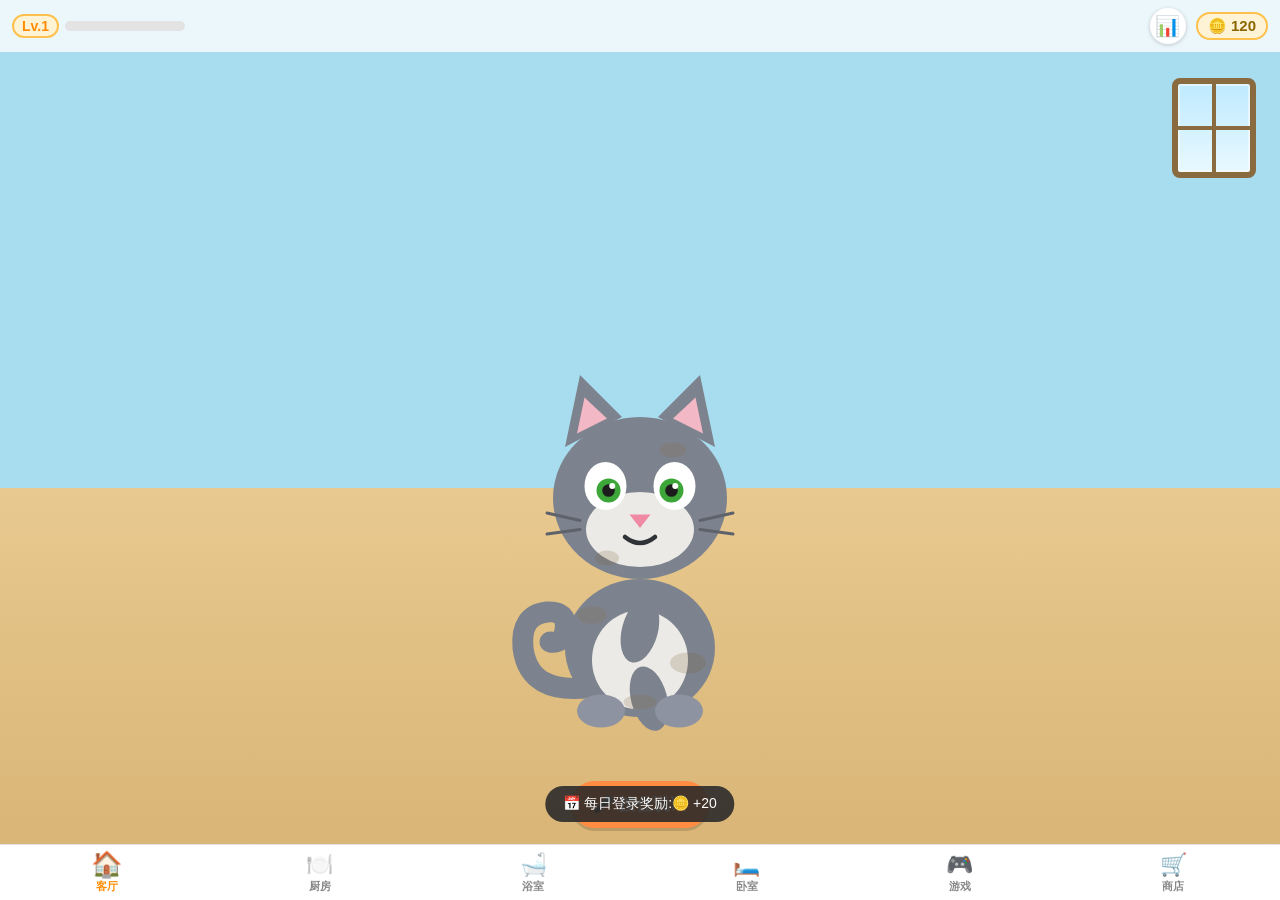
==== index.html @ 5bf3abdd "实现汤姆猫养成游戏 webapp - SVG 手绘猫角色 + CSS 动画(呼吸/眨眼/摇尾/表情/睡觉/吃饭) - 养成玩法:饥饿/能量/清洁/心情/如厕 5 状态,随时间衰减,支持离线结算 - 场" ====
<!DOCTYPE html>
<html lang="zh-CN">
<head>
  <meta charset="UTF-8">
  <meta name="viewport" content="width=device-width, initial-scale=1, viewport-fit=cover, user-scalable=no">
  <meta name="apple-mobile-web-app-capable" content="yes">
  <meta name="apple-mobile-web-app-status-bar-style" content="black-translucent">
  <meta name="theme-color" content="#7ec8e3">
  <title>会说话的汤姆猫</title>
  <link rel="stylesheet" href="css/style.css">
  <link rel="stylesheet" href="css/cat.css">
</head>
<body>
<div id="app">

  <!-- 顶部 HUD -->
  <header id="hud">
    <div id="level-box">
      <span id="level-label">Lv.1</span>
      <div id="xp-bar"><div id="xp-fill"></div></div>
    </div>
    <button id="stats-toggle" type="button">📊</button>
    <div id="coin-box">🪙 <span id="coin-label">0</span></div>
  </header>

  <!-- 状态面板 -->
  <div id="stats-panel" class="hidden">
    <div class="stat-row" data-stat="hunger"><span class="stat-icon">🍗</span><span class="stat-name">饥饿</span><div class="stat-bar"><div class="stat-fill"></div></div></div>
    <div class="stat-row" data-stat="energy"><span class="stat-icon">⚡️</span><span class="stat-name">能量</span><div class="stat-bar"><div class="stat-fill"></div></div></div>
    <div class="stat-row" data-stat="hygiene"><span class="stat-icon">🧼</span><span class="stat-name">清洁</span><div class="stat-bar"><div class="stat-fill"></div></div></div>
    <div class="stat-row" data-stat="mood"><span class="stat-icon">😊</span><span class="stat-name">心情</span><div class="stat-bar"><div class="stat-fill"></div></div></div>
    <div class="stat-row" data-stat="bladder"><span class="stat-icon">🚽</span><span class="stat-name">如厕</span><div class="stat-bar"><div class="stat-fill"></div></div></div>
  </div>

  <!-- 场景 -->
  <main id="scenes">

    <section id="scene-living" class="scene scene-living active">
      <div class="scene-deco window"></div>
      <div class="cat-area"><div class="cat-slot"></div><div class="fx-layer"></div></div>
      <div class="scene-actions">
        <button id="btn-talk" type="button">🎤 按住说话</button>
      </div>
    </section>

    <section id="scene-kitchen" class="scene scene-kitchen">
      <div class="cat-area"><div class="cat-slot"></div><div class="fx-layer"></div></div>
      <div class="scene-actions">
        <div id="food-tray"></div>
      </div>
    </section>

    <section id="scene-bathroom" class="scene scene-bathroom">
      <div class="cat-area">
        <div class="cat-slot"></div>
        <div class="tub"></div>
        <div class="fx-layer"></div>
      </div>
      <div class="scene-actions">
        <button id="btn-bath" type="button">🧼 洗澡</button>
        <button id="btn-toilet" type="button">🚽 上厕所</button>
      </div>
    </section>

    <section id="scene-bedroom" class="scene scene-bedroom">
      <div class="scene-deco moon">🌙</div>
      <div class="cat-area"><div class="cat-slot"></div><div class="fx-layer"></div></div>
      <div class="scene-actions">
        <button id="btn-lamp" type="button">💡 关灯睡觉</button>
      </div>
      <div id="dark-overlay"></div>
    </section>

    <section id="scene-shop" class="scene scene-shop">
      <h2 class="scene-title">🛒 商店</h2>
      <div id="shop-grid"></div>
    </section>

    <section id="scene-game" class="scene scene-game">
      <div id="game-wrap">
        <canvas id="game-canvas"></canvas>
        <div id="game-hud"><span id="game-score">得分: 0</span><span id="game-lives">❤️❤️❤️</span></div>
        <div id="game-overlay">
          <div id="game-overlay-box">
            <h2 id="game-overlay-title">🍎 接食物</h2>
            <p id="game-overlay-text">左右拖动篮子,接住掉落的食物!<br>小心炸弹💣,漏接 3 次游戏结束。</p>
            <button id="btn-game-start" type="button">开始游戏</button>
          </div>
        </div>
      </div>
    </section>

  </main>

  <!-- 底部导航 -->
  <nav id="nav">
    <button type="button" data-scene="living"><span class="nav-icon">🏠</span><span class="nav-text">客厅</span><span class="badge"></span></button>
    <button type="button" data-scene="kitchen"><span class="nav-icon">🍽️</span><span class="nav-text">厨房</span><span class="badge"></span></button>
    <button type="button" data-scene="bathroom"><span class="nav-icon">🛁</span><span class="nav-text">浴室</span><span class="badge"></span></button>
    <button type="button" data-scene="bedroom"><span class="nav-icon">🛏️</span><span class="nav-text">卧室</span><span class="badge"></span></button>
    <button type="button" data-scene="game"><span class="nav-icon">🎮</span><span class="nav-text">游戏</span><span class="badge"></span></button>
    <button type="button" data-scene="shop"><span class="nav-icon">🛒</span><span class="nav-text">商店</span><span class="badge"></span></button>
  </nav>

  <div id="toast"></div>
</div>

<script type="module" src="js/main.js"></script>
</body>
</html>
---- css/style.css ----
* { margin: 0; padding: 0; box-sizing: border-box; }

html, body {
  height: 100%;
  overflow: hidden;
  overscroll-behavior: none;
  -webkit-user-select: none;
  user-select: none;
  -webkit-tap-highlight-color: transparent;
  touch-action: manipulation;
  font-family: -apple-system, "PingFang SC", "Hiragino Sans GB", "Microsoft YaHei", sans-serif;
}

#app {
  position: fixed;
  inset: 0;
  height: 100vh;
  height: 100dvh;
  display: flex;
  flex-direction: column;
  background: #7ec8e3;
}

button {
  font-family: inherit;
  border: none;
  cursor: pointer;
  -webkit-tap-highlight-color: transparent;
}

/* ---------- HUD ---------- */
#hud {
  display: flex;
  align-items: center;
  gap: 10px;
  padding: 8px 12px;
  padding-top: calc(8px + env(safe-area-inset-top));
  background: rgba(255, 255, 255, 0.85);
  backdrop-filter: blur(6px);
  z-index: 30;
}

#level-box {
  display: flex;
  align-items: center;
  gap: 6px;
  flex: 1;
}

#level-label {
  font-weight: 800;
  font-size: 14px;
  color: #ff8c00;
  background: #fff3d6;
  border: 2px solid #ffc14d;
  border-radius: 12px;
  padding: 2px 8px;
  white-space: nowrap;
}

#xp-bar {
  flex: 1;
  max-width: 120px;
  height: 10px;
  background: #e3e3e3;
  border-radius: 6px;
  overflow: hidden;
}

#xp-fill {
  height: 100%;
  width: 0;
  background: linear-gradient(90deg, #6fd66f, #3cb83c);
  border-radius: 6px;
  transition: width 0.3s;
}

#stats-toggle {
  font-size: 20px;
  background: #fff;
  border-radius: 50%;
  width: 36px;
  height: 36px;
  box-shadow: 0 1px 4px rgba(0,0,0,0.2);
}

#coin-box {
  font-weight: 800;
  font-size: 15px;
  color: #8a6500;
  background: #fff3d6;
  border: 2px solid #ffc14d;
  border-radius: 14px;
  padding: 3px 10px;
}

/* ---------- 状态面板 ---------- */
#stats-panel {
  position: absolute;
  top: calc(52px + env(safe-area-inset-top));
  left: 10px;
  right: 10px;
  background: rgba(255, 255, 255, 0.95);
  border-radius: 14px;
  padding: 10px 14px;
  box-shadow: 0 4px 16px rgba(0,0,0,0.25);
  z-index: 29;
  transition: transform 0.25s, opacity 0.25s;
}

#stats-panel.hidden {
  transform: translateY(-12px);
  opacity: 0;
  pointer-events: none;
}

.stat-row {
  display: flex;
  align-items: center;
  gap: 8px;
  padding: 4px 0;
}

.stat-icon { font-size: 16px; }
.stat-name { font-size: 13px; width: 32px; color: #555; }

.stat-bar {
  flex: 1;
  height: 12px;
  background: #ececec;
  border-radius: 7px;
  overflow: hidden;
}

.stat-fill {
  height: 100%;
  width: 50%;
  border-radius: 7px;
  background: linear-gradient(90deg, #6fd66f, #3cb83c);
  transition: width 0.4s, background 0.4s;
}

.stat-fill.low { background: linear-gradient(90deg, #ffb347, #ff8c00); }
.stat-fill.critical { background: linear-gradient(90deg, #ff7b7b, #e53935); }

/* ---------- 场景 ---------- */
#scenes {
  flex: 1;
  position: relative;
  overflow: hidden;
}

.scene {
  position: absolute;
  inset: 0;
  display: none;
  flex-direction: column;
  animation: scene-in 0.3s ease;
}

.scene.active { display: flex; }

@keyframes scene-in {
  from { opacity: 0; transform: translateX(24px); }
  to { opacity: 1; transform: translateX(0); }
}

.scene-living { background: linear-gradient(#a8dcef 55%, #e8c98f 55%, #d9b577); }
.scene-kitchen { background: linear-gradient(#fdf3da 55%, #b8d8be 55%, #9cc7a4); }
.scene-bathroom { background: linear-gradient(#cdeef7 55%, #9fd9ea 55%, #8accdf); }
.scene-bedroom { background: linear-gradient(#5c6bc0 0%, #3f4f9e 60%, #34427f); }
.scene-shop { background: linear-gradient(#ffe9c7, #ffd9a0); }
.scene-game { background: linear-gradient(#bfe9ff, #8fd4f7); }

.scene-deco.window {
  position: absolute;
  top: 26px;
  right: 24px;
  width: 84px;
  height: 100px;
  background: linear-gradient(#bfeaff, #e8f9ff);
  border: 6px solid #8a6a3f;
  border-radius: 8px;
  box-shadow: inset 0 0 0 2px rgba(255,255,255,0.5);
}

.scene-deco.window::before,
.scene-deco.window::after {
  content: "";
  position: absolute;
  background: #8a6a3f;
}
.scene-deco.window::before { left: 50%; top: 0; bottom: 0; width: 4px; transform: translateX(-50%); }
.scene-deco.window::after { top: 50%; left: 0; right: 0; height: 4px; transform: translateY(-50%); }

.scene-deco.moon {
  position: absolute;
  top: 24px;
  right: 28px;
  font-size: 44px;
  filter: drop-shadow(0 0 14px rgba(255, 255, 200, 0.8));
}

.scene-title {
  text-align: center;
  padding: 12px 0 4px;
  color: #7a4f00;
  font-size: 20px;
}

/* ---------- 猫区域 ---------- */
.cat-area {
  flex: 1;
  position: relative;
  display: flex;
  align-items: flex-end;
  justify-content: center;
  min-height: 0;
}

.cat-slot {
  width: min(72vw, 300px);
  margin-bottom: 4vh;
  position: relative;
  z-index: 5;
}

.cat-slot svg {
  width: 100%;
  height: auto;
  display: block;
  touch-action: none;
}

.fx-layer {
  position: absolute;
  inset: 0;
  pointer-events: none;
  z-index: 10;
  overflow: hidden;
}

/* 浴缸 */
.tub {
  position: absolute;
  bottom: 1.5vh;
  left: 50%;
  transform: translateX(-50%);
  width: min(86vw, 360px);
  height: 12vh;
  max-height: 90px;
  background: linear-gradient(#ffffff, #dcedf3);
  border: 4px solid #b4cdd6;
  border-radius: 26px 26px 36px 36px;
  z-index: 7;
}

.tub::before {
  content: "";
  position: absolute;
  top: 8px;
  left: 12px;
  right: 12px;
  height: 14px;
  background: #aadcf0;
  border-radius: 10px;
  opacity: 0.8;
}

/* ---------- 场景操作区 ---------- */
.scene-actions {
  display: flex;
  justify-content: center;
  align-items: center;
  gap: 14px;
  padding: 10px 14px 16px;
  z-index: 8;
}

.scene-actions button {
  font-size: 17px;
  font-weight: 700;
  padding: 12px 22px;
  border-radius: 26px;
  background: #fff;
  color: #444;
  box-shadow: 0 3px 0 rgba(0,0,0,0.15);
}

.scene-actions button:active {
  transform: translateY(2px);
  box-shadow: 0 1px 0 rgba(0,0,0,0.15);
}

#btn-talk { background: #ff8c42; color: #fff; }
#btn-talk.recording { background: #e53935; animation: pulse 0.8s infinite; }
#btn-talk:disabled { background: #bbb; color: #eee; }

@keyframes pulse {
  0%, 100% { transform: scale(1); }
  50% { transform: scale(1.06); }
}

/* 厨房食物托盘 */
#food-tray {
  display: flex;
  gap: 10px;
  overflow-x: auto;
  -webkit-overflow-scrolling: touch;
  padding: 4px 2px;
  max-width: 100%;
}

.food-item {
  flex: 0 0 auto;
  display: flex;
  flex-direction: column;
  align-items: center;
  background: #fff;
  border-radius: 14px;
  padding: 8px 12px;
  box-shadow: 0 3px 0 rgba(0,0,0,0.12);
  min-width: 64px;
}

.food-item:active { transform: translateY(2px); }
.food-item .food-emoji { font-size: 28px; }
.food-item .food-count { font-size: 12px; color: #777; font-weight: 700; }

.tray-empty {
  font-size: 14px;
  color: #5f7a64;
  background: rgba(255,255,255,0.7);
  border-radius: 12px;
  padding: 10px 16px;
}

/* 卧室黑暗遮罩 */
#dark-overlay {
  position: absolute;
  inset: 0;
  background: #0a0e22;
  opacity: 0;
  pointer-events: none;
  transition: opacity 0.8s;
  z-index: 6;
}

.scene-bedroom.lights-off #dark-overlay { opacity: 0.78; }
.scene-bedroom.lights-off .scene-deco.moon { z-index: 7; }
.scene-bedroom .scene-actions { position: relative; z-index: 8; }

/* ---------- 商店 ---------- */
#shop-grid {
  flex: 1;
  overflow-y: auto;
  -webkit-overflow-scrolling: touch;
  display: grid;
  grid-template-columns: repeat(2, 1fr);
  gap: 12px;
  padding: 12px 14px calc(16px + env(safe-area-inset-bottom));
  align-content: start;
}

.shop-card {
  background: #fff;
  border-radius: 16px;
  padding: 12px;
  display: flex;
  flex-direction: column;
  align-items: center;
  gap: 6px;
  box-shadow: 0 3px 8px rgba(0,0,0,0.1);
}

.shop-card .shop-emoji { font-size: 40px; }
.shop-card .shop-name { font-weight: 800; font-size: 15px; color: #444; }
.shop-card .shop-desc { font-size: 12px; color: #888; text-align: center; min-height: 28px; }

.shop-card button {
  font-size: 14px;
  font-weight: 700;
  padding: 7px 18px;
  border-radius: 18px;
  background: #ffb300;
  color: #fff;
  box-shadow: 0 2px 0 rgba(0,0,0,0.15);
}

.shop-card button.equip-btn { background: #42a5f5; }
.shop-card button.equipped-btn { background: #9e9e9e; }
.shop-card button:disabled { background: #ddd; color: #aaa; box-shadow: none; }

.shop-card .shop-owned { font-size: 12px; color: #43a047; font-weight: 700; }

/* ---------- 小游戏 ---------- */
.scene-game { padding: 0; }

#game-wrap {
  position: relative;
  flex: 1;
  display: flex;
}

#game-canvas {
  width: 100%;
  height: 100%;
  display: block;
  touch-action: none;
}

#game-hud {
  position: absolute;
  top: 10px;
  left: 14px;
  right: 14px;
  display: flex;
  justify-content: space-between;
  font-weight: 800;
  font-size: 17px;
  color: #1b5e7a;
  pointer-events: none;
}

#game-overlay {
  position: absolute;
  inset: 0;
  display: flex;
  align-items: center;
  justify-content: center;
  background: rgba(20, 50, 70, 0.45);
  z-index: 5;
}

#game-overlay.hidden { display: none; }

#game-overlay-box {
  background: #fff;
  border-radius: 20px;
  padding: 26px 26px 22px;
  text-align: center;
  max-width: 300px;
  box-shadow: 0 8px 28px rgba(0,0,0,0.3);
}

#game-overlay-box h2 { color: #ff8c00; margin-bottom: 10px; }
#game-overlay-box p { font-size: 14px; color: #666; line-height: 1.6; margin-bottom: 16px; }

#btn-game-start {
  font-size: 18px;
  font-weight: 800;
  padding: 12px 34px;
  border-radius: 26px;
  background: #43a047;
  color: #fff;
  box-shadow: 0 3px 0 rgba(0,0,0,0.2);
}

/* ---------- 底部导航 ---------- */
#nav {
  display: flex;
  background: #fff;
  border-top: 1px solid #e3e3e3;
  padding-bottom: env(safe-area-inset-bottom);
  z-index: 30;
}

#nav button {
  flex: 1;
  display: flex;
  flex-direction: column;
  align-items: center;
  gap: 1px;
  padding: 7px 0 6px;
  background: none;
  position: relative;
  color: #888;
}

#nav button.active { color: #ff8c00; }
#nav button.active .nav-icon { transform: scale(1.15); }

.nav-icon { font-size: 22px; transition: transform 0.15s; }
.nav-text { font-size: 11px; font-weight: 700; }

#nav .badge {
  display: none;
  position: absolute;
  top: 3px;
  right: 18%;
  width: 10px;
  height: 10px;
  background: #e53935;
  border-radius: 50%;
  border: 2px solid #fff;
}

#nav button.has-badge .badge {
  display: block;
  animation: badge-bounce 0.9s infinite;
}

@keyframes badge-bounce {
  0%, 100% { transform: translateY(0); }
  50% { transform: translateY(-3px); }
}

/* ---------- Toast ---------- */
#toast {
  position: absolute;
  bottom: calc(78px + env(safe-area-inset-bottom));
  left: 50%;
  transform: translateX(-50%) translateY(10px);
  background: rgba(40, 40, 40, 0.88);
  color: #fff;
  font-size: 14px;
  padding: 9px 18px;
  border-radius: 20px;
  opacity: 0;
  pointer-events: none;
  transition: opacity 0.25s, transform 0.25s;
  z-index: 50;
  max-width: 84vw;
  text-align: center;
}

#toast.show {
  opacity: 1;
  transform: translateX(-50%) translateY(0);
}

/* ---------- 漂浮特效 ---------- */
.fx-float {
  position: absolute;
  font-size: 24px;
  animation: fx-rise 1.4s ease-out forwards;
  will-change: transform, opacity;
}

@keyframes fx-rise {
  0% { transform: translateY(0) scale(0.6); opacity: 0; }
  15% { opacity: 1; transform: translateY(-10px) scale(1); }
  100% { transform: translateY(-90px) scale(1.15); opacity: 0; }
}

/* 气泡对话框 */
.speech-bubble {
  position: absolute;
  top: 4%;
  left: 50%;
  transform: translateX(-50%);
  background: #fff;
  border-radius: 16px;
  padding: 8px 14px;
  font-size: 15px;
  font-weight: 700;
  color: #444;
  box-shadow: 0 3px 10px rgba(0,0,0,0.18);
  animation: bubble-pop 0.25s ease;
  white-space: nowrap;
  z-index: 12;
}

.speech-bubble::after {
  content: "";
  position: absolute;
  bottom: -8px;
  left: 50%;
  transform: translateX(-50%);
  border: 8px solid transparent;
  border-top-color: #fff;
  border-bottom: none;
}

@keyframes bubble-pop {
  from { transform: translateX(-50%) scale(0.6); opacity: 0; }
  to { transform: translateX(-50%) scale(1); opacity: 1; }
}
---- css/cat.css ----
/* ---------- 猫部件可见性(由 #cat 上的 data 属性驱动) ---------- */

#cat * { transform-box: fill-box; }

#cat .eyes-closed { display: none; }
#cat[data-eyes="closed"] .eyes-open { display: none; }
#cat[data-eyes="closed"] .eyes-closed { display: inline; }

#cat #cat-mouth > * { display: none; }
#cat[data-mouth="idle"] #cat-mouth .mouth-idle { display: inline; }
#cat[data-mouth="happy"] #cat-mouth .mouth-happy { display: inline; }
#cat[data-mouth="open"] #cat-mouth .mouth-open { display: inline; }
#cat[data-mouth="sad"] #cat-mouth .mouth-sad { display: inline; }

#cat .acc { display: none; }
#cat .acc.on { display: inline; }

/* ---------- 待机动画 ---------- */

#cat #cat-body {
  transform-origin: center bottom;
  animation: cat-breathe 3.2s ease-in-out infinite;
}

@keyframes cat-breathe {
  0%, 100% { transform: scaleY(1); }
  50% { transform: scaleY(1.025); }
}

#cat #cat-head {
  transform-origin: center bottom;
  animation: cat-headbob 4.5s ease-in-out infinite;
}

@keyframes cat-headbob {
  0%, 100% { transform: translateY(0) rotate(0deg); }
  30% { transform: translateY(1.5px) rotate(-1deg); }
  70% { transform: translateY(0.5px) rotate(1deg); }
}

#cat #cat-tail {
  transform-origin: right bottom;
  animation: cat-tailwag 2.6s ease-in-out infinite;
}

@keyframes cat-tailwag {
  0%, 100% { transform: rotate(0deg); }
  50% { transform: rotate(-9deg); }
}

/* 眨眼:眼睛纵向压扁 */
#cat .eyes-open {
  transform-origin: center;
  animation: cat-blink 4.4s infinite;
}

@keyframes cat-blink {
  0%, 91%, 97%, 100% { transform: scaleY(1); }
  94% { transform: scaleY(0.06); }
}

/* 耳朵抖动(JS 随机触发) */
#cat .ear-twitch {
  animation: ear-twitch 0.4s ease;
  transform-origin: center bottom;
}

@keyframes ear-twitch {
  0%, 100% { transform: rotate(0deg); }
  35% { transform: rotate(-12deg); }
  70% { transform: rotate(6deg); }
}

/* ---------- 状态 / 反应 ---------- */

/* 戳一下:头部被挤压 */
#cat.poked #cat-head {
  animation: cat-poke 0.45s ease;
}

@keyframes cat-poke {
  0% { transform: scale(1, 1); }
  30% { transform: scale(1.08, 0.85) translateY(4px); }
  65% { transform: scale(0.96, 1.05); }
  100% { transform: scale(1, 1); }
}

/* 抚摸:头微微蹭 */
#cat.petting #cat-head {
  animation: cat-nuzzle 0.9s ease-in-out infinite;
}

@keyframes cat-nuzzle {
  0%, 100% { transform: rotate(-3deg); }
  50% { transform: rotate(3deg); }
}

/* 吃东西:嘴巴咀嚼 */
#cat.eating .mouth-open {
  transform-origin: center top;
  animation: cat-chew 0.32s ease-in-out infinite;
}

@keyframes cat-chew {
  0%, 100% { transform: scaleY(1); }
  50% { transform: scaleY(0.25); }
}

/* 说话:嘴巴开合 */
#cat.talking .mouth-open {
  transform-origin: center top;
  animation: cat-chew 0.22s ease-in-out infinite;
}

/* 睡觉:整体缓慢呼吸,头低垂 */
#cat.sleeping #cat-head {
  animation: cat-sleep-head 4s ease-in-out infinite;
}

@keyframes cat-sleep-head {
  0%, 100% { transform: translateY(5px) rotate(-2deg); }
  50% { transform: translateY(7px) rotate(-2deg); }
}

#cat.sleeping .eyes-open { display: none; }
#cat.sleeping .eyes-closed { display: inline; }

#cat.sleeping #cat-tail { animation: none; }

/* 难过:耳朵下垂,尾巴不摇 */
#cat[data-expr="sad"] #ear-l { transform: rotate(-14deg); animation: none; }
#cat[data-expr="sad"] #ear-r { transform: rotate(14deg); animation: none; }
#cat[data-expr="sad"] #cat-tail { animation: cat-tailwag 6s ease-in-out infinite; }

/* 开心:尾巴摇得更欢 */
#cat[data-expr="happy"] #cat-tail { animation-duration: 1.6s; }

/* 跳跃庆祝(升级等) */
#cat.jumping {
  animation: cat-jump 0.55s ease;
}

@keyframes cat-jump {
  0%, 100% { transform: translateY(0); }
  40% { transform: translateY(-26px); }
}

/* 洗澡:轻轻晃动 */
#cat.bathing {
  animation: cat-bathe 0.7s ease-in-out infinite;
}

@keyframes cat-bathe {
  0%, 100% { transform: rotate(-2deg); }
  50% { transform: rotate(2deg); }
}

#cat-dirt { transition: opacity 0.6s; pointer-events: none; }
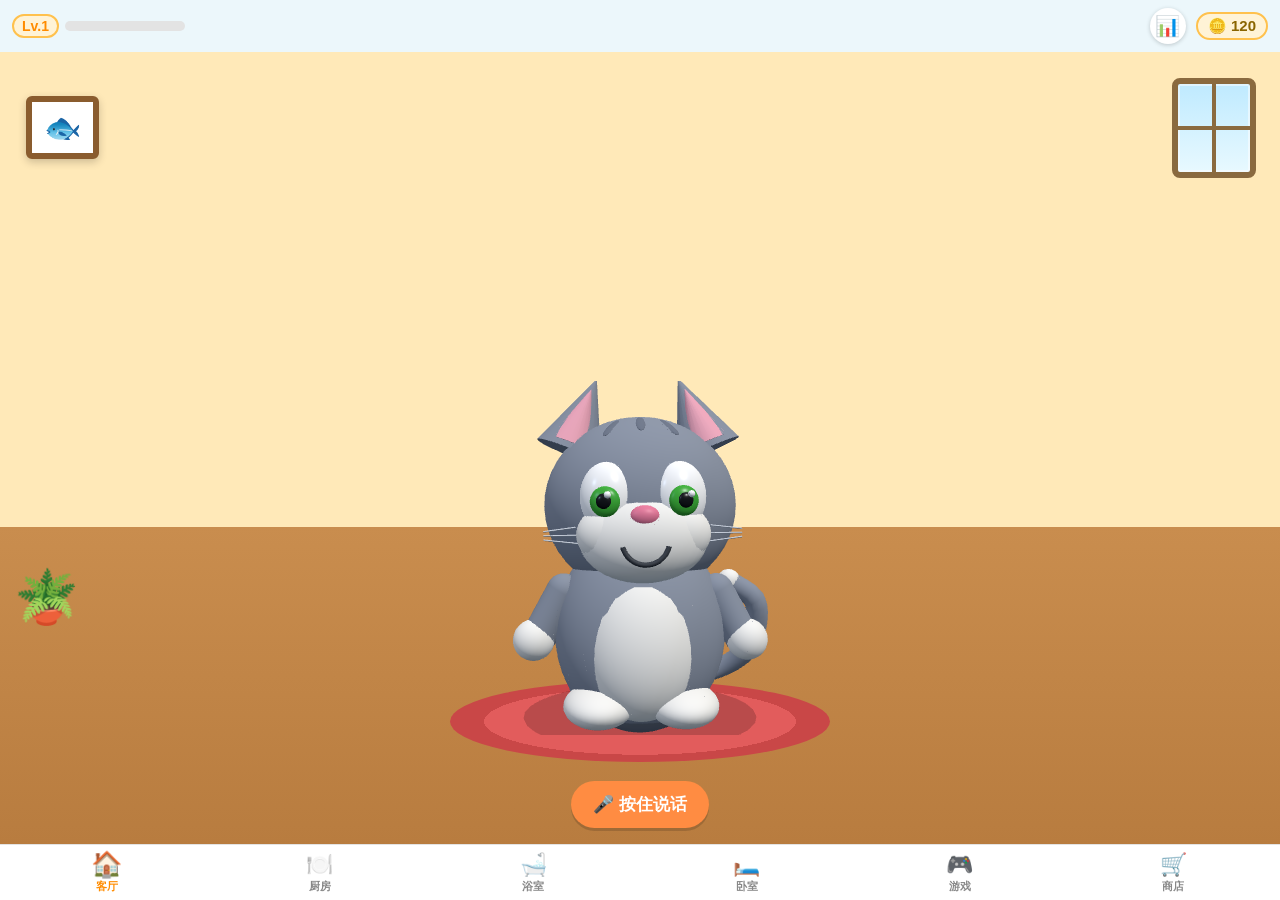
==== commit 428fb761: "升级为 Three.js 3D 猫角色 + 房间家具布景 - 用 Three.js 程序化建模 3D 卡通猫(球体/胶囊体/管道拼装),带光影、   呼吸、眨眼、摇尾、耳朵抖动、咀嚼、说话、睡觉、戳挤" ====
--- a/index.html
+++ b/index.html
@@ -8,7 +8,6 @@
   <meta name="theme-color" content="#7ec8e3">
   <title>会说话的汤姆猫</title>
   <link rel="stylesheet" href="css/style.css">
-  <link rel="stylesheet" href="css/cat.css">
 </head>
 <body>
 <div id="app">
@@ -37,13 +36,22 @@
 
     <section id="scene-living" class="scene scene-living active">
       <div class="scene-deco window"></div>
-      <div class="cat-area"><div class="cat-slot"></div><div class="fx-layer"></div></div>
+      <div class="scene-deco frame">🐟</div>
+      <div class="scene-deco plant">🪴</div>
+      <div class="cat-area">
+        <div class="rug"></div>
+        <div class="cat-slot"></div>
+        <div class="fx-layer"></div>
+      </div>
       <div class="scene-actions">
         <button id="btn-talk" type="button">🎤 按住说话</button>
       </div>
     </section>
 
     <section id="scene-kitchen" class="scene scene-kitchen">
+      <div class="scene-deco fridge"></div>
+      <div class="scene-deco counter"><span class="counter-items">🍳🫕</span></div>
+      <div class="scene-deco shelf">🫙🧂🍯</div>
       <div class="cat-area"><div class="cat-slot"></div><div class="fx-layer"></div></div>
       <div class="scene-actions">
         <div id="food-tray"></div>
@@ -51,9 +59,12 @@
     </section>
 
     <section id="scene-bathroom" class="scene scene-bathroom">
+      <div class="scene-deco mirror"></div>
+      <div class="scene-deco shower">🚿</div>
       <div class="cat-area">
+        <div class="toilet-back"></div>
         <div class="cat-slot"></div>
-        <div class="tub"></div>
+        <div class="toilet-front"></div>
         <div class="fx-layer"></div>
       </div>
       <div class="scene-actions">
@@ -64,7 +75,12 @@
 
     <section id="scene-bedroom" class="scene scene-bedroom">
       <div class="scene-deco moon">🌙</div>
-      <div class="cat-area"><div class="cat-slot"></div><div class="fx-layer"></div></div>
+      <div class="cat-area">
+        <div class="bed-back"></div>
+        <div class="cat-slot"></div>
+        <div class="bed-front"></div>
+        <div class="fx-layer"></div>
+      </div>
       <div class="scene-actions">
         <button id="btn-lamp" type="button">💡 关灯睡觉</button>
       </div>
--- a/css/style.css
+++ b/css/style.css
@@ -165,10 +165,30 @@
   to { opacity: 1; transform: translateX(0); }
 }
 
-.scene-living { background: linear-gradient(#a8dcef 55%, #e8c98f 55%, #d9b577); }
-.scene-kitchen { background: linear-gradient(#fdf3da 55%, #b8d8be 55%, #9cc7a4); }
-.scene-bathroom { background: linear-gradient(#cdeef7 55%, #9fd9ea 55%, #8accdf); }
-.scene-bedroom { background: linear-gradient(#5c6bc0 0%, #3f4f9e 60%, #34427f); }
+.scene-living { background: linear-gradient(#ffe9b8 60%, #c98d4e 60%, #b87c3f); }
+.scene-kitchen { background: linear-gradient(#fdf3da 58%, #b8d8be 58%, #9cc7a4); }
+
+/* 浴室:瓷砖墙 */
+.scene-bathroom {
+  background:
+    linear-gradient(rgba(255, 255, 255, 0.35) 3px, transparent 3px),
+    linear-gradient(90deg, rgba(255, 255, 255, 0.35) 3px, transparent 3px),
+    linear-gradient(#a5d8e8 62%, #cfe9f1 62%, #b9dde9);
+  background-size: 48px 48px, 48px 48px, 100% 100%;
+}
+
+/* 卧室:星空 */
+.scene-bedroom {
+  background:
+    radial-gradient(1.5px 1.5px at 15% 12%, #fff 99%, transparent),
+    radial-gradient(2px 2px at 70% 8%, #fff 99%, transparent),
+    radial-gradient(1.5px 1.5px at 40% 20%, #ffe9a8 99%, transparent),
+    radial-gradient(1.5px 1.5px at 88% 24%, #fff 99%, transparent),
+    radial-gradient(2px 2px at 25% 32%, #fff 99%, transparent),
+    radial-gradient(1.5px 1.5px at 60% 28%, #ffe9a8 99%, transparent),
+    linear-gradient(#46549e 0%, #38468a 60%, #2e3a73);
+}
+
 .scene-shop { background: linear-gradient(#ffe9c7, #ffd9a0); }
 .scene-game { background: linear-gradient(#bfe9ff, #8fd4f7); }
 
@@ -201,6 +221,196 @@
   filter: drop-shadow(0 0 14px rgba(255, 255, 200, 0.8));
 }
 
+/* 客厅:挂画 / 盆栽 / 地毯 */
+.scene-deco.frame {
+  position: absolute;
+  top: 44px;
+  left: 26px;
+  font-size: 30px;
+  background: #fff;
+  border: 6px solid #8a5c2e;
+  border-radius: 6px;
+  padding: 8px 12px;
+  box-shadow: 0 3px 8px rgba(0,0,0,0.2);
+}
+
+.scene-deco.plant {
+  position: absolute;
+  bottom: 24vh;
+  left: 14px;
+  font-size: 52px;
+}
+
+.rug {
+  position: absolute;
+  bottom: 1vh;
+  left: 50%;
+  transform: translateX(-50%);
+  width: min(88vw, 380px);
+  height: 9vh;
+  background: radial-gradient(ellipse at center, #e25c5c 0 58%, #c94747 58% 76%, #f3d9a0 76%);
+  border-radius: 50%;
+  z-index: 1;
+}
+
+/* 厨房:冰箱 / 灶台 / 置物架 */
+.scene-deco.fridge {
+  position: absolute;
+  right: 12px;
+  bottom: 26vh;
+  width: 84px;
+  height: 170px;
+  background: linear-gradient(100deg, #f4f8fa, #cfdde4);
+  border-radius: 12px;
+  box-shadow: inset 0 -2px 6px rgba(0,0,0,0.08), 0 4px 10px rgba(0,0,0,0.15);
+}
+
+.scene-deco.fridge::before {
+  content: "";
+  position: absolute;
+  top: 56px;
+  left: 0;
+  right: 0;
+  height: 4px;
+  background: #aebfc8;
+}
+
+.scene-deco.fridge::after {
+  content: "";
+  position: absolute;
+  top: 18px;
+  left: 10px;
+  width: 6px;
+  height: 30px;
+  background: #93a7b1;
+  border-radius: 3px;
+  box-shadow: 0 48px 0 #93a7b1;
+}
+
+.scene-deco.counter {
+  position: absolute;
+  left: 10px;
+  bottom: 26vh;
+  width: 110px;
+  height: 110px;
+  background: linear-gradient(#8a5c2e 0 16px, #a9744a 16px);
+  border-radius: 8px;
+  box-shadow: 0 4px 10px rgba(0,0,0,0.15);
+}
+
+.counter-items {
+  position: absolute;
+  top: -26px;
+  left: 8px;
+  font-size: 26px;
+}
+
+.scene-deco.shelf {
+  position: absolute;
+  top: 70px;
+  left: 24px;
+  font-size: 24px;
+  background: transparent;
+  border-bottom: 8px solid #8a5c2e;
+  border-radius: 2px;
+  padding: 0 8px 2px;
+}
+
+/* 浴室:镜子 / 花洒 / 马桶 */
+.scene-deco.mirror {
+  position: absolute;
+  top: 40px;
+  left: 24px;
+  width: 76px;
+  height: 96px;
+  background: linear-gradient(135deg, #e8f7fc 0 45%, #bfe4f0 45% 55%, #d8eff7 55%);
+  border: 6px solid #ffffff;
+  border-radius: 50% / 42%;
+  box-shadow: 0 3px 8px rgba(0,0,0,0.15);
+}
+
+.scene-deco.shower {
+  position: absolute;
+  top: 36px;
+  right: 26px;
+  font-size: 46px;
+}
+
+.toilet-back {
+  position: absolute;
+  bottom: calc(1vh + 30px);
+  left: 50%;
+  transform: translateX(-50%);
+  width: min(40vw, 170px);
+  height: 90px;
+  background: linear-gradient(#ffffff, #d8e4ea);
+  border-radius: 20px 20px 8px 8px;
+  z-index: 3;
+}
+
+.toilet-front {
+  position: absolute;
+  bottom: 0.6vh;
+  left: 50%;
+  transform: translateX(-50%);
+  width: min(52vw, 215px);
+  height: 52px;
+  background: linear-gradient(#ffffff, #cfdde4);
+  border-radius: 50%;
+  box-shadow: 0 4px 8px rgba(0,0,0,0.18);
+  z-index: 6;
+}
+
+.toilet-front::after {
+  content: "";
+  position: absolute;
+  top: 46px;
+  left: 50%;
+  transform: translateX(-50%);
+  width: 46%;
+  height: 26px;
+  background: linear-gradient(#e8f0f4, #b9cad3);
+  border-radius: 0 0 14px 14px;
+}
+
+/* 卧室:床 */
+.bed-back {
+  position: absolute;
+  bottom: calc(1vh + 40px);
+  left: 50%;
+  transform: translateX(-50%);
+  width: min(80vw, 340px);
+  height: 110px;
+  background: linear-gradient(#9c6b3e 0 26px, #7e5430 26px);
+  border-radius: 18px 18px 0 0;
+  z-index: 3;
+}
+
+.bed-back::after {
+  content: "";
+  position: absolute;
+  bottom: 0;
+  left: 6%;
+  width: 36%;
+  height: 38px;
+  background: linear-gradient(#ffffff, #dde7f0);
+  border-radius: 12px;
+  box-shadow: 0 2px 4px rgba(0,0,0,0.15);
+}
+
+.bed-front {
+  position: absolute;
+  bottom: 0.4vh;
+  left: 50%;
+  transform: translateX(-50%);
+  width: min(84vw, 360px);
+  height: 58px;
+  background: linear-gradient(#6fb3e0 0 60%, #4e92c2 60%);
+  border-radius: 16px;
+  box-shadow: 0 4px 8px rgba(0,0,0,0.2);
+  z-index: 6;
+}
+
 .scene-title {
   text-align: center;
   padding: 12px 0 4px;
@@ -225,9 +435,7 @@
   z-index: 5;
 }
 
-.cat-slot svg {
-  width: 100%;
-  height: auto;
+.cat-slot canvas {
   display: block;
   touch-action: none;
 }
@@ -238,33 +446,6 @@
   pointer-events: none;
   z-index: 10;
   overflow: hidden;
-}
-
-/* 浴缸 */
-.tub {
-  position: absolute;
-  bottom: 1.5vh;
-  left: 50%;
-  transform: translateX(-50%);
-  width: min(86vw, 360px);
-  height: 12vh;
-  max-height: 90px;
-  background: linear-gradient(#ffffff, #dcedf3);
-  border: 4px solid #b4cdd6;
-  border-radius: 26px 26px 36px 36px;
-  z-index: 7;
-}
-
-.tub::before {
-  content: "";
-  position: absolute;
-  top: 8px;
-  left: 12px;
-  right: 12px;
-  height: 14px;
-  background: #aadcf0;
-  border-radius: 10px;
-  opacity: 0.8;
 }
 
 /* ---------- 场景操作区 ---------- */
@@ -343,11 +524,11 @@
   opacity: 0;
   pointer-events: none;
   transition: opacity 0.8s;
-  z-index: 6;
+  z-index: 7;
 }
 
 .scene-bedroom.lights-off #dark-overlay { opacity: 0.78; }
-.scene-bedroom.lights-off .scene-deco.moon { z-index: 7; }
+.scene-bedroom.lights-off .scene-deco.moon { z-index: 8; }
 .scene-bedroom .scene-actions { position: relative; z-index: 8; }
 
 /* ---------- 商店 ---------- */
